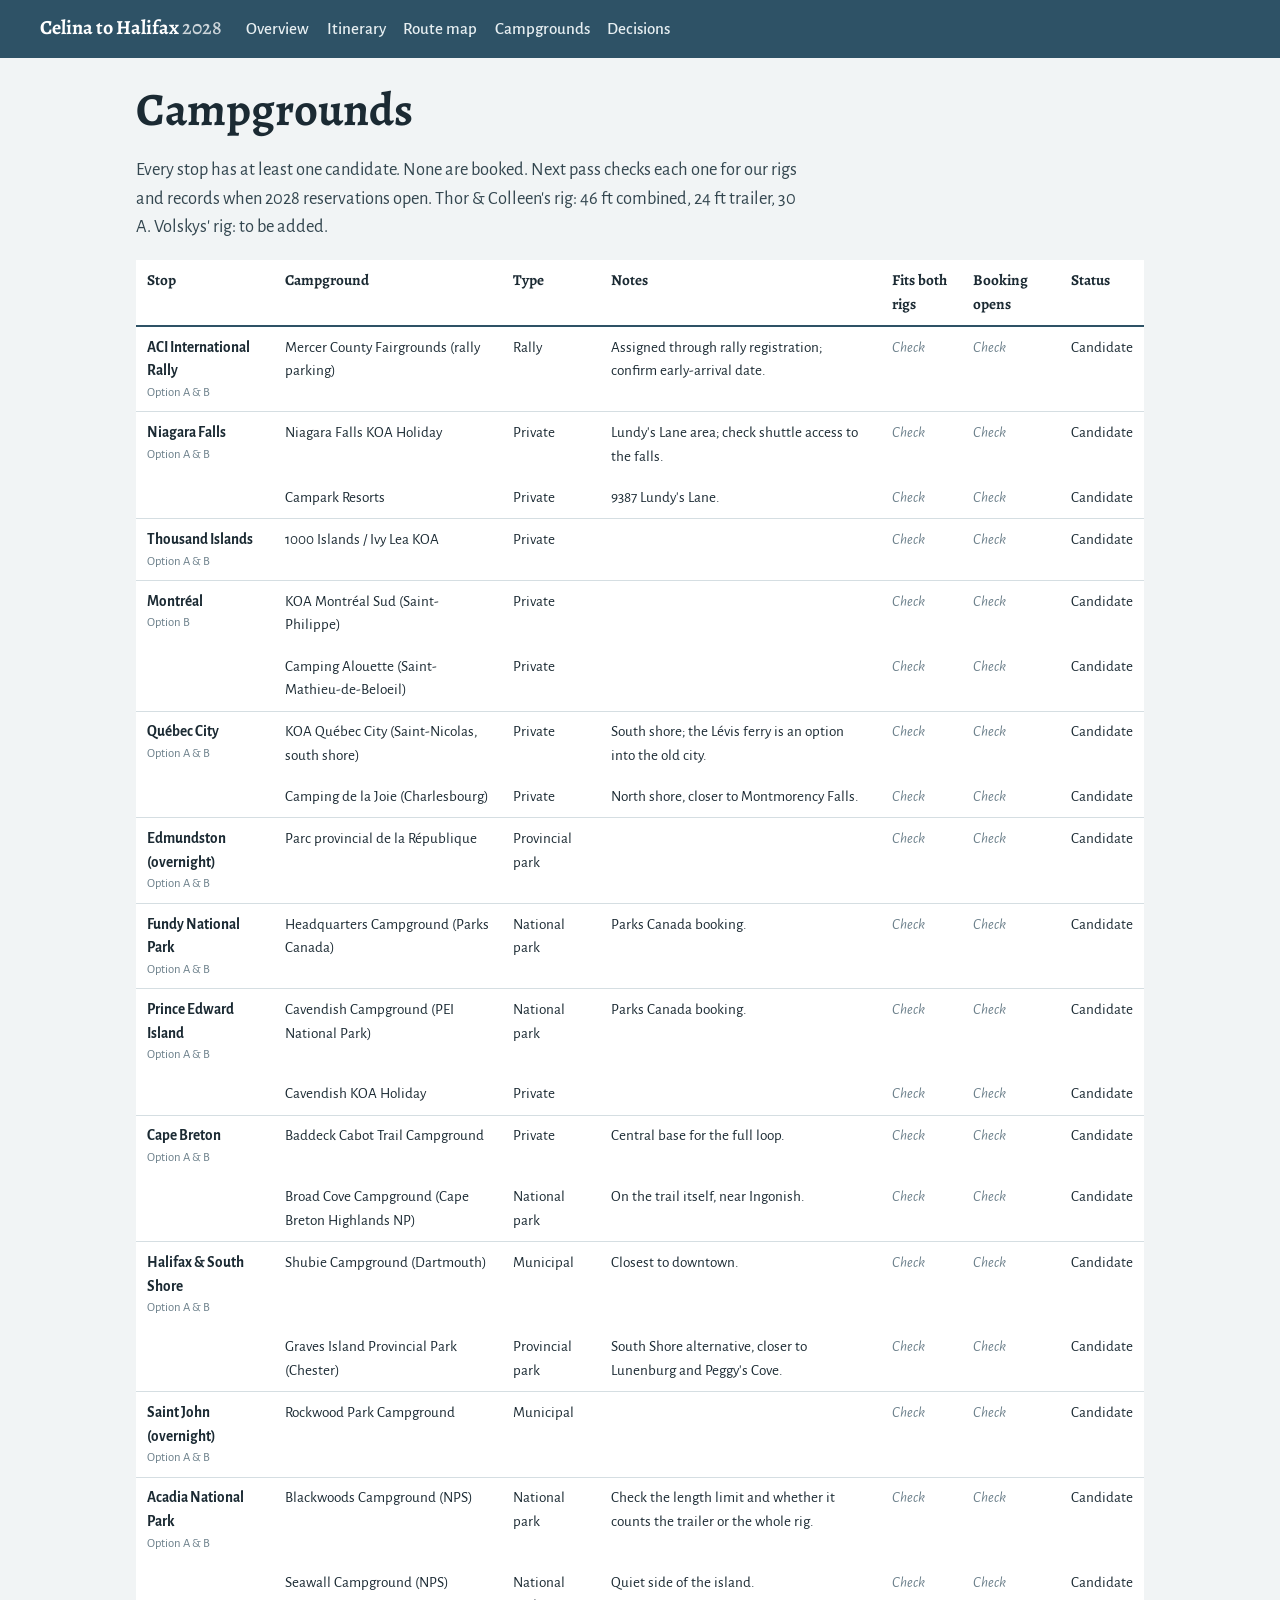
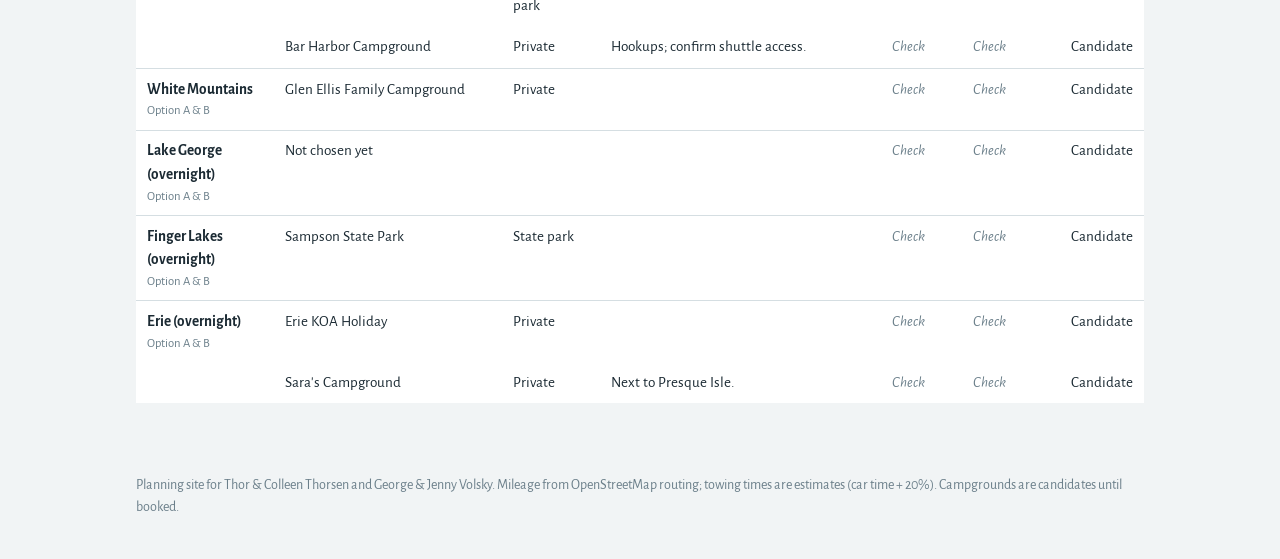
==== campgrounds/index.html @ e62f5368 "Initial build: Celina to Halifax 2028 caravan site, options A and B" ====
<!doctype html>
<html lang="en"><head><meta charset="utf-8">
<meta name="viewport" content="width=device-width, initial-scale=1, viewport-fit=cover">
<meta name="robots" content="noindex, nofollow">
<title>Campgrounds — Celina to Halifax 2028</title>
<link rel="preconnect" href="https://fonts.googleapis.com"><link rel="preconnect" href="https://fonts.gstatic.com" crossorigin>
<link href="https://fonts.googleapis.com/css2?family=Alegreya:wght@500;700&family=Alegreya+Sans:ital,wght@0,400;0,500;0,700;1,400&display=swap" rel="stylesheet">
<link rel="stylesheet" href="../assets/css/site.css">
<link rel="icon" href="data:image/svg+xml,<svg xmlns=%22http://www.w3.org/2000/svg%22 viewBox=%220 0 100 100%22><text y=%22.9em%22 font-size=%2290%22>⚓</text></svg>">
</head><body>
<header class="top"><a class="brand" href="../">Celina to Halifax <span>2028</span></a><nav><a href="../">Overview</a><a href="../itinerary/">Itinerary</a><a href="../route-map/">Route map</a><a href="../campgrounds/">Campgrounds</a><a href="../decisions/">Decisions</a></nav></header>
<main><h1>Campgrounds</h1>
<p class="lede">Every stop has at least one candidate. None are booked. Next pass checks each one for our rigs and records when 2028 reservations open. Thor &amp; Colleen's rig: 46 ft combined, 24 ft trailer, 30 A. Volskys' rig: to be added.</p>
<div class="scroll"><table class="camps"><thead><tr><th>Stop</th><th>Campground</th><th>Type</th><th>Notes</th><th>Fits both rigs</th><th>Booking opens</th><th>Status</th></tr></thead>
<tbody><tr class="grp">
<th scope="row">ACI International Rally<small>Option A & B</small></th>
<td>Mercer County Fairgrounds (rally parking)</td><td>Rally</td><td>Assigned through rally registration; confirm early-arrival date.</td>
<td class="todo">Check</td><td class="todo">Check</td><td>Candidate</td></tr><tr class="grp">
<th scope="row">Niagara Falls<small>Option A & B</small></th>
<td>Niagara Falls KOA Holiday</td><td>Private</td><td>Lundy&#x27;s Lane area; check shuttle access to the falls.</td>
<td class="todo">Check</td><td class="todo">Check</td><td>Candidate</td></tr><tr>
<th scope="row"></th>
<td>Campark Resorts</td><td>Private</td><td>9387 Lundy&#x27;s Lane.</td>
<td class="todo">Check</td><td class="todo">Check</td><td>Candidate</td></tr><tr class="grp">
<th scope="row">Thousand Islands<small>Option A & B</small></th>
<td>1000 Islands / Ivy Lea KOA</td><td>Private</td><td></td>
<td class="todo">Check</td><td class="todo">Check</td><td>Candidate</td></tr><tr class="grp">
<th scope="row">Montréal<small>Option B</small></th>
<td>KOA Montréal Sud (Saint-Philippe)</td><td>Private</td><td></td>
<td class="todo">Check</td><td class="todo">Check</td><td>Candidate</td></tr><tr>
<th scope="row"></th>
<td>Camping Alouette (Saint-Mathieu-de-Beloeil)</td><td>Private</td><td></td>
<td class="todo">Check</td><td class="todo">Check</td><td>Candidate</td></tr><tr class="grp">
<th scope="row">Québec City<small>Option A & B</small></th>
<td>KOA Québec City (Saint-Nicolas, south shore)</td><td>Private</td><td>South shore; the Lévis ferry is an option into the old city.</td>
<td class="todo">Check</td><td class="todo">Check</td><td>Candidate</td></tr><tr>
<th scope="row"></th>
<td>Camping de la Joie (Charlesbourg)</td><td>Private</td><td>North shore, closer to Montmorency Falls.</td>
<td class="todo">Check</td><td class="todo">Check</td><td>Candidate</td></tr><tr class="grp">
<th scope="row">Edmundston (overnight)<small>Option A & B</small></th>
<td>Parc provincial de la République</td><td>Provincial park</td><td></td>
<td class="todo">Check</td><td class="todo">Check</td><td>Candidate</td></tr><tr class="grp">
<th scope="row">Fundy National Park<small>Option A & B</small></th>
<td>Headquarters Campground (Parks Canada)</td><td>National park</td><td>Parks Canada booking.</td>
<td class="todo">Check</td><td class="todo">Check</td><td>Candidate</td></tr><tr class="grp">
<th scope="row">Prince Edward Island<small>Option A & B</small></th>
<td>Cavendish Campground (PEI National Park)</td><td>National park</td><td>Parks Canada booking.</td>
<td class="todo">Check</td><td class="todo">Check</td><td>Candidate</td></tr><tr>
<th scope="row"></th>
<td>Cavendish KOA Holiday</td><td>Private</td><td></td>
<td class="todo">Check</td><td class="todo">Check</td><td>Candidate</td></tr><tr class="grp">
<th scope="row">Cape Breton<small>Option A & B</small></th>
<td>Baddeck Cabot Trail Campground</td><td>Private</td><td>Central base for the full loop.</td>
<td class="todo">Check</td><td class="todo">Check</td><td>Candidate</td></tr><tr>
<th scope="row"></th>
<td>Broad Cove Campground (Cape Breton Highlands NP)</td><td>National park</td><td>On the trail itself, near Ingonish.</td>
<td class="todo">Check</td><td class="todo">Check</td><td>Candidate</td></tr><tr class="grp">
<th scope="row">Halifax &amp; South Shore<small>Option A & B</small></th>
<td>Shubie Campground (Dartmouth)</td><td>Municipal</td><td>Closest to downtown.</td>
<td class="todo">Check</td><td class="todo">Check</td><td>Candidate</td></tr><tr>
<th scope="row"></th>
<td>Graves Island Provincial Park (Chester)</td><td>Provincial park</td><td>South Shore alternative, closer to Lunenburg and Peggy&#x27;s Cove.</td>
<td class="todo">Check</td><td class="todo">Check</td><td>Candidate</td></tr><tr class="grp">
<th scope="row">Saint John (overnight)<small>Option A & B</small></th>
<td>Rockwood Park Campground</td><td>Municipal</td><td></td>
<td class="todo">Check</td><td class="todo">Check</td><td>Candidate</td></tr><tr class="grp">
<th scope="row">Acadia National Park<small>Option A & B</small></th>
<td>Blackwoods Campground (NPS)</td><td>National park</td><td>Check the length limit and whether it counts the trailer or the whole rig.</td>
<td class="todo">Check</td><td class="todo">Check</td><td>Candidate</td></tr><tr>
<th scope="row"></th>
<td>Seawall Campground (NPS)</td><td>National park</td><td>Quiet side of the island.</td>
<td class="todo">Check</td><td class="todo">Check</td><td>Candidate</td></tr><tr>
<th scope="row"></th>
<td>Bar Harbor Campground</td><td>Private</td><td>Hookups; confirm shuttle access.</td>
<td class="todo">Check</td><td class="todo">Check</td><td>Candidate</td></tr><tr class="grp">
<th scope="row">White Mountains<small>Option A & B</small></th>
<td>Glen Ellis Family Campground</td><td>Private</td><td></td>
<td class="todo">Check</td><td class="todo">Check</td><td>Candidate</td></tr><tr class="grp">
<th scope="row">Lake George (overnight)<small>Option A & B</small></th>
<td>Not chosen yet</td><td></td><td></td>
<td class="todo">Check</td><td class="todo">Check</td><td>Candidate</td></tr><tr class="grp">
<th scope="row">Finger Lakes (overnight)<small>Option A & B</small></th>
<td>Sampson State Park</td><td>State park</td><td></td>
<td class="todo">Check</td><td class="todo">Check</td><td>Candidate</td></tr><tr class="grp">
<th scope="row">Erie (overnight)<small>Option A & B</small></th>
<td>Erie KOA Holiday</td><td>Private</td><td></td>
<td class="todo">Check</td><td class="todo">Check</td><td>Candidate</td></tr><tr>
<th scope="row"></th>
<td>Sara&#x27;s Campground</td><td>Private</td><td>Next to Presque Isle.</td>
<td class="todo">Check</td><td class="todo">Check</td><td>Candidate</td></tr></tbody></table></div></main>
<footer>Planning site for Thor &amp; Colleen Thorsen and George &amp; Jenny Volsky. Mileage from OpenStreetMap routing; towing times are estimates (car time + 20%). Campgrounds are candidates until booked.</footer>
</body></html>
---- assets/css/site.css ----
/* Celina to Halifax 2028 — Atlantic palette: slate harbor, sea fog, buoy red (one emphasis colour) */
:root {
  --ink: #1B2A33;
  --harbor: #2E5266;
  --fog: #F1F4F5;
  --surf: #D5DEE2;
  --slate: #6B7F8A;
  --buoy: #C23B2E;
  --paper: #FFFFFF;
  --serif: "Alegreya", Georgia, "Times New Roman", serif;
  --sans: "Alegreya Sans", "Gill Sans", "Segoe UI", system-ui, sans-serif;
}
:root { box-sizing: border-box; padding-top: env(safe-area-inset-top, 0px); padding-bottom: env(safe-area-inset-bottom, 0px); }
*, *::before, *::after { box-sizing: inherit; }
html { scroll-padding-top: env(safe-area-inset-top, 0px); }
body { margin: 0; background: var(--fog); color: var(--ink); font: 400 1.0625rem/1.55 var(--sans); }
a { color: var(--harbor); }
a:focus-visible, button:focus-visible { outline: 3px solid var(--buoy); outline-offset: 2px; }

.top { display: flex; flex-wrap: wrap; align-items: baseline; gap: .5rem 1.5rem; padding: 1rem clamp(1rem, 4vw, 2.5rem);
  background: var(--harbor); color: #fff; }
.brand { font: 700 1.25rem/1.2 var(--serif); color: #fff; text-decoration: none; }
.brand span { font-weight: 500; opacity: .75; }
.top nav { display: flex; flex-wrap: wrap; gap: .25rem 1.1rem; }
.top nav a { color: #E6EEF1; text-decoration: none; font-weight: 500; }
.top nav a:hover { color: #fff; text-decoration: underline; }

main { max-width: 68rem; margin: 0 auto; padding: 1.5rem clamp(1rem, 4vw, 2.5rem) 3rem; }
h1, h2, h3 { font-family: var(--serif); line-height: 1.2; margin: 0 0 .5rem; }
h1 { font-size: clamp(1.9rem, 4.2vw, 2.9rem); font-weight: 700; }
h2 { font-size: 1.5rem; font-weight: 700; }
h3 { font-size: 1.2rem; font-weight: 700; }
.lede { font-size: 1.15rem; max-width: 42rem; color: #33464F; }
.caption { font-size: .92rem; color: var(--slate); max-width: 46rem; }

/* hero */
.hero { padding: 1.5rem 0 1rem; max-width: 50rem; }
.hero h1 { font-size: clamp(2rem, 4.6vw, 3.3rem); letter-spacing: -.01em; }
.hero .dates { font: 500 1.05rem var(--serif); color: var(--buoy); margin: 0 0 .4rem; }
.countdown { font-weight: 500; color: var(--harbor); }

/* signature timeline */
.compare { margin-top: 1.5rem; background: var(--paper); border-radius: 6px; padding: 1.4rem clamp(1rem, 3vw, 1.8rem); }
.scroll { overflow-x: auto; -webkit-overflow-scrolling: touch; }
.timeline { width: 100%; min-width: 760px; height: auto; display: block; margin: .6rem 0 .2rem; font-family: var(--sans); }
.tl-grid { stroke: var(--surf); stroke-width: 1; }
.tl-date { font-size: 11px; fill: var(--slate); }
.tl-row { font-size: 14px; font-weight: 700; fill: var(--ink); }
.tl-stop { fill: var(--harbor); }
.tl-rally { fill: #4F6B79; }
.tl-transit { fill: #B7C4CA; }
.tl-must { fill: var(--buoy); }
.tl-lab { font-size: 11.5px; font-weight: 500; }
.tl-lab.in-stop, .tl-lab.in-rally, .tl-lab.in-must { fill: #fff; }
.tl-lab.out { fill: var(--slate); }

table { border-collapse: collapse; width: 100%; }
.facts { margin-top: 1.2rem; font-size: .98rem; }
.facts th, .facts td { text-align: left; vertical-align: top; padding: .5rem .7rem; border-top: 1px solid var(--surf); }
.facts thead th { font-family: var(--serif); font-size: 1.1rem; border-top: 0; }
.facts tbody th { color: var(--slate); font-weight: 500; width: 9rem; }

.pages { display: grid; grid-template-columns: repeat(auto-fit, minmax(14rem, 1fr)); gap: 1rem; margin-top: 1.5rem; }
.pages a { display: block; padding: 1rem 1.1rem; border-left: 4px solid var(--harbor); background: var(--paper); text-decoration: none; color: var(--ink); }
.pages a:hover { border-left-color: var(--buoy); }
.pages p { margin: 0; color: #43565F; }

/* option switch */
.tabs { display: inline-flex; border: 1px solid var(--harbor); border-radius: 6px; overflow: hidden; margin: .5rem 0 1rem; }
.tabs button { font: 500 1rem var(--sans); padding: .5rem 1rem; border: 0; background: var(--paper); color: var(--harbor); cursor: pointer; }
.tabs button[aria-selected="true"] { background: var(--harbor); color: #fff; }

/* itinerary */
.stops { list-style: none; padding: 0; margin: 0; }
.stop { display: grid; grid-template-columns: 8.5rem 1fr; gap: 1.2rem; padding: 1.1rem 0; border-top: 1px solid var(--surf); }
.stop .when { display: flex; flex-direction: column; gap: .1rem; }
.stop .when .n { font: 700 1.6rem/1 var(--serif); color: var(--harbor); }
.stop.must .when .n { color: var(--buoy); }
.stop .when span:last-child { color: var(--slate); font-size: .92rem; }
.stop h3 small { font: 400 .95rem var(--sans); color: var(--slate); margin-left: .35rem; }
.stop .drive { margin: .1rem 0 .5rem; color: var(--slate); font-size: .95rem; }
.stop ul { margin: .3rem 0 .5rem; padding-left: 1.2rem; }
.stop .camp { margin: 0; font-size: .95rem; }
.stop.k-transit h3 { font-size: 1.05rem; color: #43565F; }
@media (max-width: 560px) { .stop { grid-template-columns: 1fr; gap: .3rem; } .stop .when { flex-direction: row; align-items: baseline; gap: .6rem; } }

/* map */
#map { height: min(70vh, 640px); border-radius: 6px; background: var(--surf); }
.downloads a { margin-right: .8rem; font-weight: 500; }

/* campgrounds */
.camps { background: var(--paper); font-size: .95rem; min-width: 760px; }
.camps th, .camps td { text-align: left; vertical-align: top; padding: .55rem .7rem; }
.camps thead th { font-family: var(--serif); border-bottom: 2px solid var(--harbor); }
.camps tr.grp th, .camps tr.grp td { border-top: 1px solid var(--surf); }
.camps tbody th small { display: block; font-weight: 400; color: var(--slate); }
.camps .todo { color: var(--slate); font-style: italic; }

/* decisions */
.decisions { list-style: none; padding: 0; max-width: 46rem; }
.decisions li { padding: .9rem 0 .9rem 1rem; border-left: 4px solid var(--buoy); margin-bottom: .8rem; background: var(--paper); padding-right: 1rem; }
.decisions li.noted { border-left-color: var(--surf); }
.decisions .who { margin: 0 0 .3rem; color: var(--slate); font-size: .92rem; }
.decisions p { margin: .2rem 0; }

footer { max-width: 68rem; margin: 0 auto; padding: 1.5rem clamp(1rem, 4vw, 2.5rem) 2.5rem; font-size: .88rem; color: var(--slate); }

@media (prefers-reduced-motion: reduce) { * { transition: none !important; animation: none !important; } }
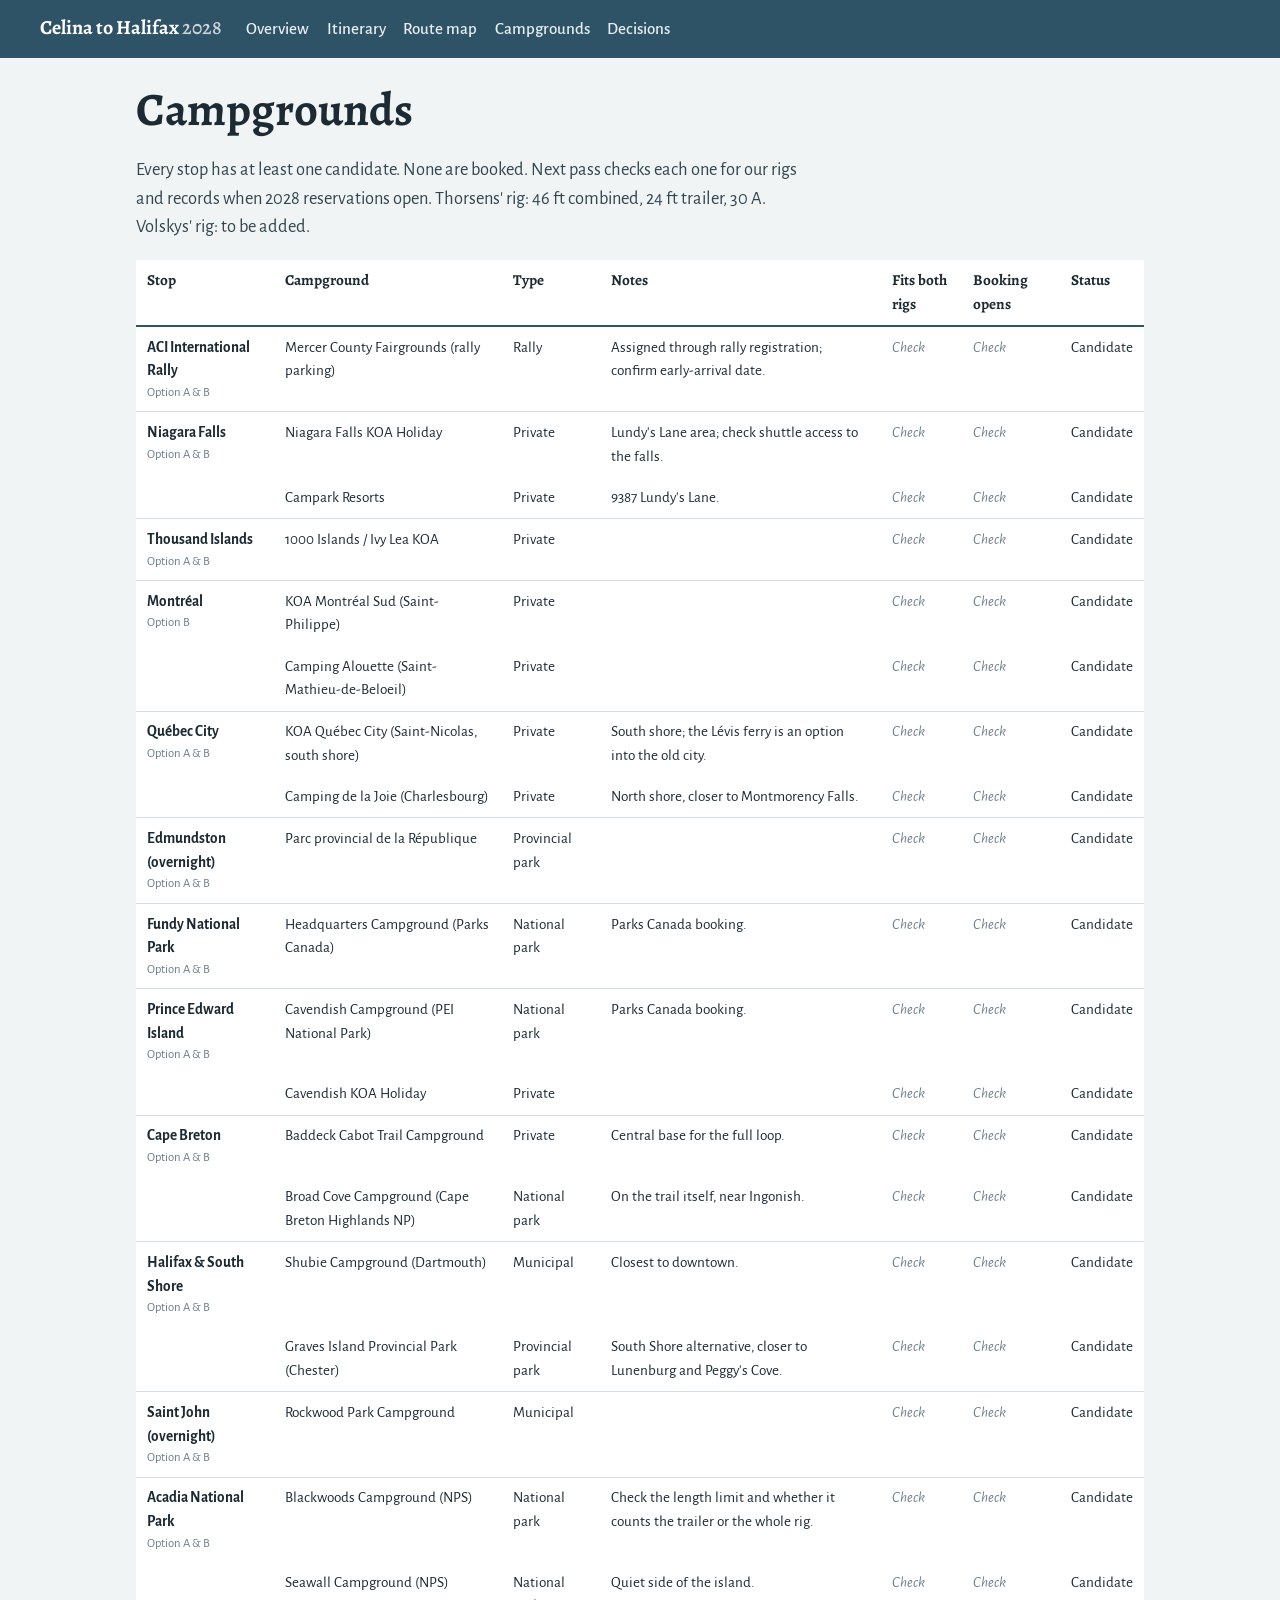
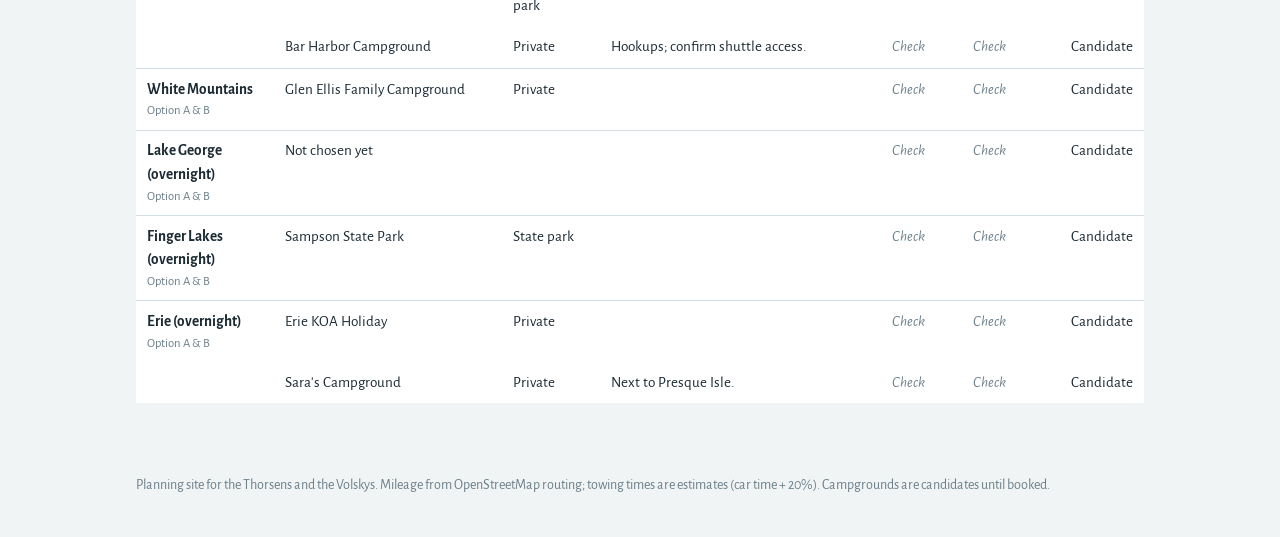
==== commit 5d218b18: "Use surnames only on the site" ====
--- a/campgrounds/index.html
+++ b/campgrounds/index.html
@@ -10,7 +10,7 @@
 </head><body>
 <header class="top"><a class="brand" href="../">Celina to Halifax <span>2028</span></a><nav><a href="../">Overview</a><a href="../itinerary/">Itinerary</a><a href="../route-map/">Route map</a><a href="../campgrounds/">Campgrounds</a><a href="../decisions/">Decisions</a></nav></header>
 <main><h1>Campgrounds</h1>
-<p class="lede">Every stop has at least one candidate. None are booked. Next pass checks each one for our rigs and records when 2028 reservations open. Thor &amp; Colleen's rig: 46 ft combined, 24 ft trailer, 30 A. Volskys' rig: to be added.</p>
+<p class="lede">Every stop has at least one candidate. None are booked. Next pass checks each one for our rigs and records when 2028 reservations open. Thorsens' rig: 46 ft combined, 24 ft trailer, 30 A. Volskys' rig: to be added.</p>
 <div class="scroll"><table class="camps"><thead><tr><th>Stop</th><th>Campground</th><th>Type</th><th>Notes</th><th>Fits both rigs</th><th>Booking opens</th><th>Status</th></tr></thead>
 <tbody><tr class="grp">
 <th scope="row">ACI International Rally<small>Option A & B</small></th>
@@ -88,5 +88,5 @@
 <th scope="row"></th>
 <td>Sara&#x27;s Campground</td><td>Private</td><td>Next to Presque Isle.</td>
 <td class="todo">Check</td><td class="todo">Check</td><td>Candidate</td></tr></tbody></table></div></main>
-<footer>Planning site for Thor &amp; Colleen Thorsen and George &amp; Jenny Volsky. Mileage from OpenStreetMap routing; towing times are estimates (car time + 20%). Campgrounds are candidates until booked.</footer>
+<footer>Planning site for the Thorsens and the Volskys. Mileage from OpenStreetMap routing; towing times are estimates (car time + 20%). Campgrounds are candidates until booked.</footer>
 </body></html>
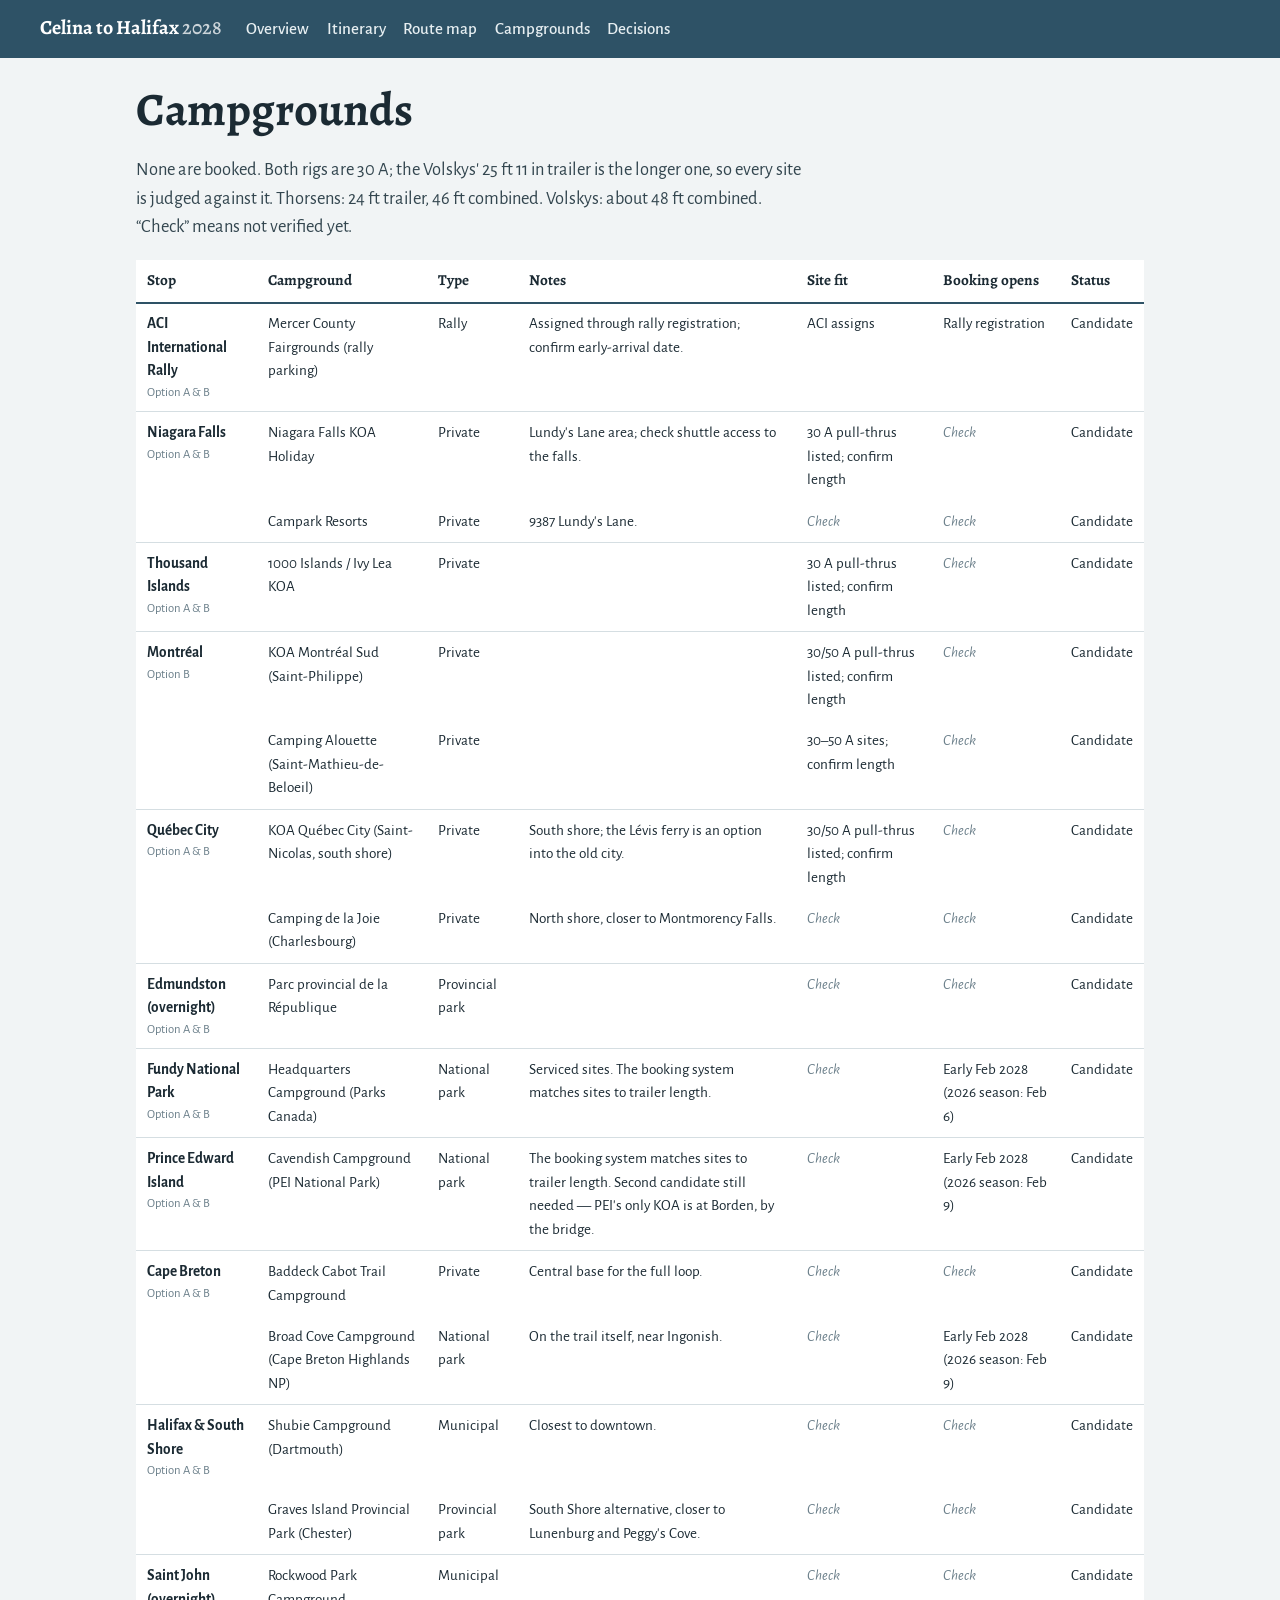
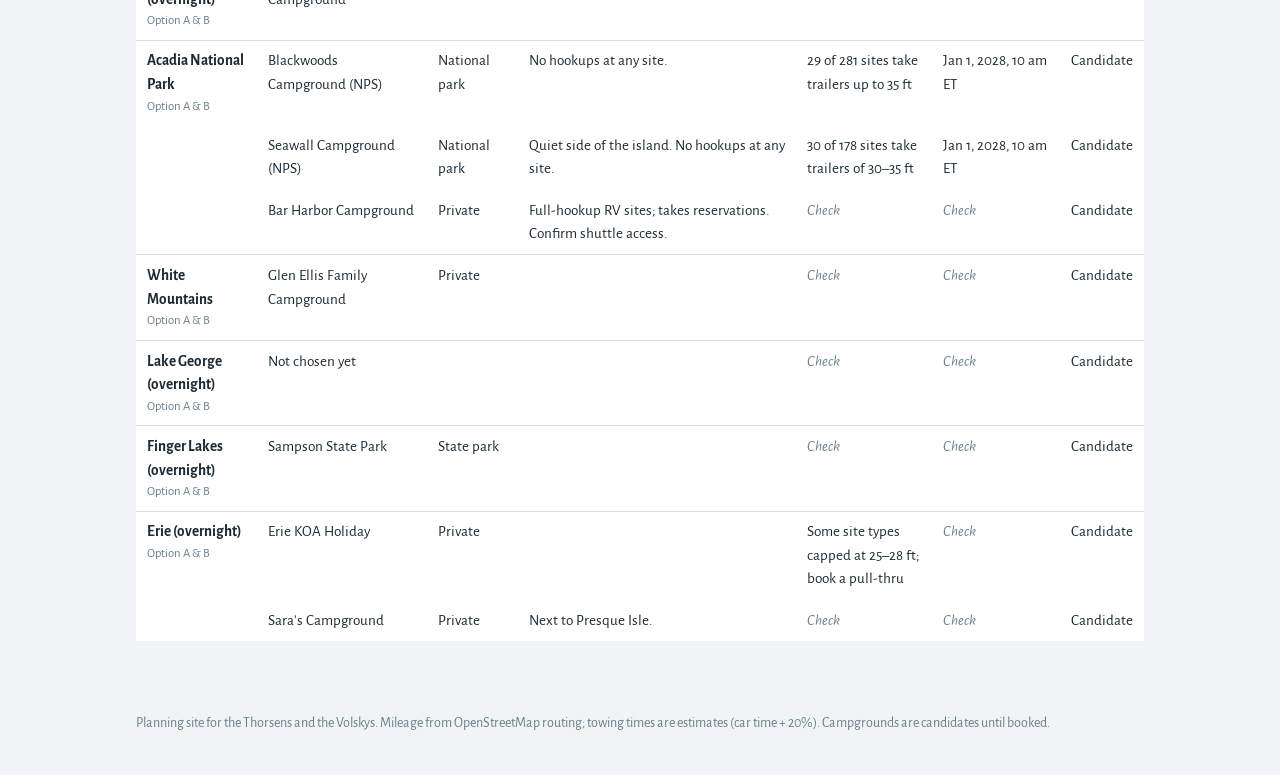
==== commit 23c39130: "Add Volsky rig; first campground fit and booking-date pass" ====
--- a/campgrounds/index.html
+++ b/campgrounds/index.html
@@ -10,30 +10,30 @@
 </head><body>
 <header class="top"><a class="brand" href="../">Celina to Halifax <span>2028</span></a><nav><a href="../">Overview</a><a href="../itinerary/">Itinerary</a><a href="../route-map/">Route map</a><a href="../campgrounds/">Campgrounds</a><a href="../decisions/">Decisions</a></nav></header>
 <main><h1>Campgrounds</h1>
-<p class="lede">Every stop has at least one candidate. None are booked. Next pass checks each one for our rigs and records when 2028 reservations open. Thorsens' rig: 46 ft combined, 24 ft trailer, 30 A. Volskys' rig: to be added.</p>
-<div class="scroll"><table class="camps"><thead><tr><th>Stop</th><th>Campground</th><th>Type</th><th>Notes</th><th>Fits both rigs</th><th>Booking opens</th><th>Status</th></tr></thead>
+<p class="lede">None are booked. Both rigs are 30 A; the Volskys' 25 ft 11 in trailer is the longer one, so every site is judged against it. Thorsens: 24 ft trailer, 46 ft combined. Volskys: about 48 ft combined. “Check” means not verified yet.</p>
+<div class="scroll"><table class="camps"><thead><tr><th>Stop</th><th>Campground</th><th>Type</th><th>Notes</th><th>Site fit</th><th>Booking opens</th><th>Status</th></tr></thead>
 <tbody><tr class="grp">
 <th scope="row">ACI International Rally<small>Option A & B</small></th>
 <td>Mercer County Fairgrounds (rally parking)</td><td>Rally</td><td>Assigned through rally registration; confirm early-arrival date.</td>
-<td class="todo">Check</td><td class="todo">Check</td><td>Candidate</td></tr><tr class="grp">
+<td>ACI assigns</td><td>Rally registration</td><td>Candidate</td></tr><tr class="grp">
 <th scope="row">Niagara Falls<small>Option A & B</small></th>
 <td>Niagara Falls KOA Holiday</td><td>Private</td><td>Lundy&#x27;s Lane area; check shuttle access to the falls.</td>
-<td class="todo">Check</td><td class="todo">Check</td><td>Candidate</td></tr><tr>
+<td>30 A pull-thrus listed; confirm length</td><td class="todo">Check</td><td>Candidate</td></tr><tr>
 <th scope="row"></th>
 <td>Campark Resorts</td><td>Private</td><td>9387 Lundy&#x27;s Lane.</td>
 <td class="todo">Check</td><td class="todo">Check</td><td>Candidate</td></tr><tr class="grp">
 <th scope="row">Thousand Islands<small>Option A & B</small></th>
 <td>1000 Islands / Ivy Lea KOA</td><td>Private</td><td></td>
-<td class="todo">Check</td><td class="todo">Check</td><td>Candidate</td></tr><tr class="grp">
+<td>30 A pull-thrus listed; confirm length</td><td class="todo">Check</td><td>Candidate</td></tr><tr class="grp">
 <th scope="row">Montréal<small>Option B</small></th>
 <td>KOA Montréal Sud (Saint-Philippe)</td><td>Private</td><td></td>
-<td class="todo">Check</td><td class="todo">Check</td><td>Candidate</td></tr><tr>
+<td>30/50 A pull-thrus listed; confirm length</td><td class="todo">Check</td><td>Candidate</td></tr><tr>
 <th scope="row"></th>
 <td>Camping Alouette (Saint-Mathieu-de-Beloeil)</td><td>Private</td><td></td>
-<td class="todo">Check</td><td class="todo">Check</td><td>Candidate</td></tr><tr class="grp">
+<td>30–50 A sites; confirm length</td><td class="todo">Check</td><td>Candidate</td></tr><tr class="grp">
 <th scope="row">Québec City<small>Option A & B</small></th>
 <td>KOA Québec City (Saint-Nicolas, south shore)</td><td>Private</td><td>South shore; the Lévis ferry is an option into the old city.</td>
-<td class="todo">Check</td><td class="todo">Check</td><td>Candidate</td></tr><tr>
+<td>30/50 A pull-thrus listed; confirm length</td><td class="todo">Check</td><td>Candidate</td></tr><tr>
 <th scope="row"></th>
 <td>Camping de la Joie (Charlesbourg)</td><td>Private</td><td>North shore, closer to Montmorency Falls.</td>
 <td class="todo">Check</td><td class="todo">Check</td><td>Candidate</td></tr><tr class="grp">
@@ -41,20 +41,17 @@
 <td>Parc provincial de la République</td><td>Provincial park</td><td></td>
 <td class="todo">Check</td><td class="todo">Check</td><td>Candidate</td></tr><tr class="grp">
 <th scope="row">Fundy National Park<small>Option A & B</small></th>
-<td>Headquarters Campground (Parks Canada)</td><td>National park</td><td>Parks Canada booking.</td>
-<td class="todo">Check</td><td class="todo">Check</td><td>Candidate</td></tr><tr class="grp">
+<td>Headquarters Campground (Parks Canada)</td><td>National park</td><td>Serviced sites. The booking system matches sites to trailer length.</td>
+<td class="todo">Check</td><td>Early Feb 2028 (2026 season: Feb 6)</td><td>Candidate</td></tr><tr class="grp">
 <th scope="row">Prince Edward Island<small>Option A & B</small></th>
-<td>Cavendish Campground (PEI National Park)</td><td>National park</td><td>Parks Canada booking.</td>
-<td class="todo">Check</td><td class="todo">Check</td><td>Candidate</td></tr><tr>
-<th scope="row"></th>
-<td>Cavendish KOA Holiday</td><td>Private</td><td></td>
-<td class="todo">Check</td><td class="todo">Check</td><td>Candidate</td></tr><tr class="grp">
+<td>Cavendish Campground (PEI National Park)</td><td>National park</td><td>The booking system matches sites to trailer length. Second candidate still needed — PEI&#x27;s only KOA is at Borden, by the bridge.</td>
+<td class="todo">Check</td><td>Early Feb 2028 (2026 season: Feb 9)</td><td>Candidate</td></tr><tr class="grp">
 <th scope="row">Cape Breton<small>Option A & B</small></th>
 <td>Baddeck Cabot Trail Campground</td><td>Private</td><td>Central base for the full loop.</td>
 <td class="todo">Check</td><td class="todo">Check</td><td>Candidate</td></tr><tr>
 <th scope="row"></th>
 <td>Broad Cove Campground (Cape Breton Highlands NP)</td><td>National park</td><td>On the trail itself, near Ingonish.</td>
-<td class="todo">Check</td><td class="todo">Check</td><td>Candidate</td></tr><tr class="grp">
+<td class="todo">Check</td><td>Early Feb 2028 (2026 season: Feb 9)</td><td>Candidate</td></tr><tr class="grp">
 <th scope="row">Halifax &amp; South Shore<small>Option A & B</small></th>
 <td>Shubie Campground (Dartmouth)</td><td>Municipal</td><td>Closest to downtown.</td>
 <td class="todo">Check</td><td class="todo">Check</td><td>Candidate</td></tr><tr>
@@ -65,13 +62,13 @@
 <td>Rockwood Park Campground</td><td>Municipal</td><td></td>
 <td class="todo">Check</td><td class="todo">Check</td><td>Candidate</td></tr><tr class="grp">
 <th scope="row">Acadia National Park<small>Option A & B</small></th>
-<td>Blackwoods Campground (NPS)</td><td>National park</td><td>Check the length limit and whether it counts the trailer or the whole rig.</td>
-<td class="todo">Check</td><td class="todo">Check</td><td>Candidate</td></tr><tr>
+<td>Blackwoods Campground (NPS)</td><td>National park</td><td>No hookups at any site.</td>
+<td>29 of 281 sites take trailers up to 35 ft</td><td>Jan 1, 2028, 10 am ET</td><td>Candidate</td></tr><tr>
 <th scope="row"></th>
-<td>Seawall Campground (NPS)</td><td>National park</td><td>Quiet side of the island.</td>
-<td class="todo">Check</td><td class="todo">Check</td><td>Candidate</td></tr><tr>
+<td>Seawall Campground (NPS)</td><td>National park</td><td>Quiet side of the island. No hookups at any site.</td>
+<td>30 of 178 sites take trailers of 30–35 ft</td><td>Jan 1, 2028, 10 am ET</td><td>Candidate</td></tr><tr>
 <th scope="row"></th>
-<td>Bar Harbor Campground</td><td>Private</td><td>Hookups; confirm shuttle access.</td>
+<td>Bar Harbor Campground</td><td>Private</td><td>Full-hookup RV sites; takes reservations. Confirm shuttle access.</td>
 <td class="todo">Check</td><td class="todo">Check</td><td>Candidate</td></tr><tr class="grp">
 <th scope="row">White Mountains<small>Option A & B</small></th>
 <td>Glen Ellis Family Campground</td><td>Private</td><td></td>
@@ -84,7 +81,7 @@
 <td class="todo">Check</td><td class="todo">Check</td><td>Candidate</td></tr><tr class="grp">
 <th scope="row">Erie (overnight)<small>Option A & B</small></th>
 <td>Erie KOA Holiday</td><td>Private</td><td></td>
-<td class="todo">Check</td><td class="todo">Check</td><td>Candidate</td></tr><tr>
+<td>Some site types capped at 25–28 ft; book a pull-thru</td><td class="todo">Check</td><td>Candidate</td></tr><tr>
 <th scope="row"></th>
 <td>Sara&#x27;s Campground</td><td>Private</td><td>Next to Presque Isle.</td>
 <td class="todo">Check</td><td class="todo">Check</td><td>Candidate</td></tr></tbody></table></div></main>
